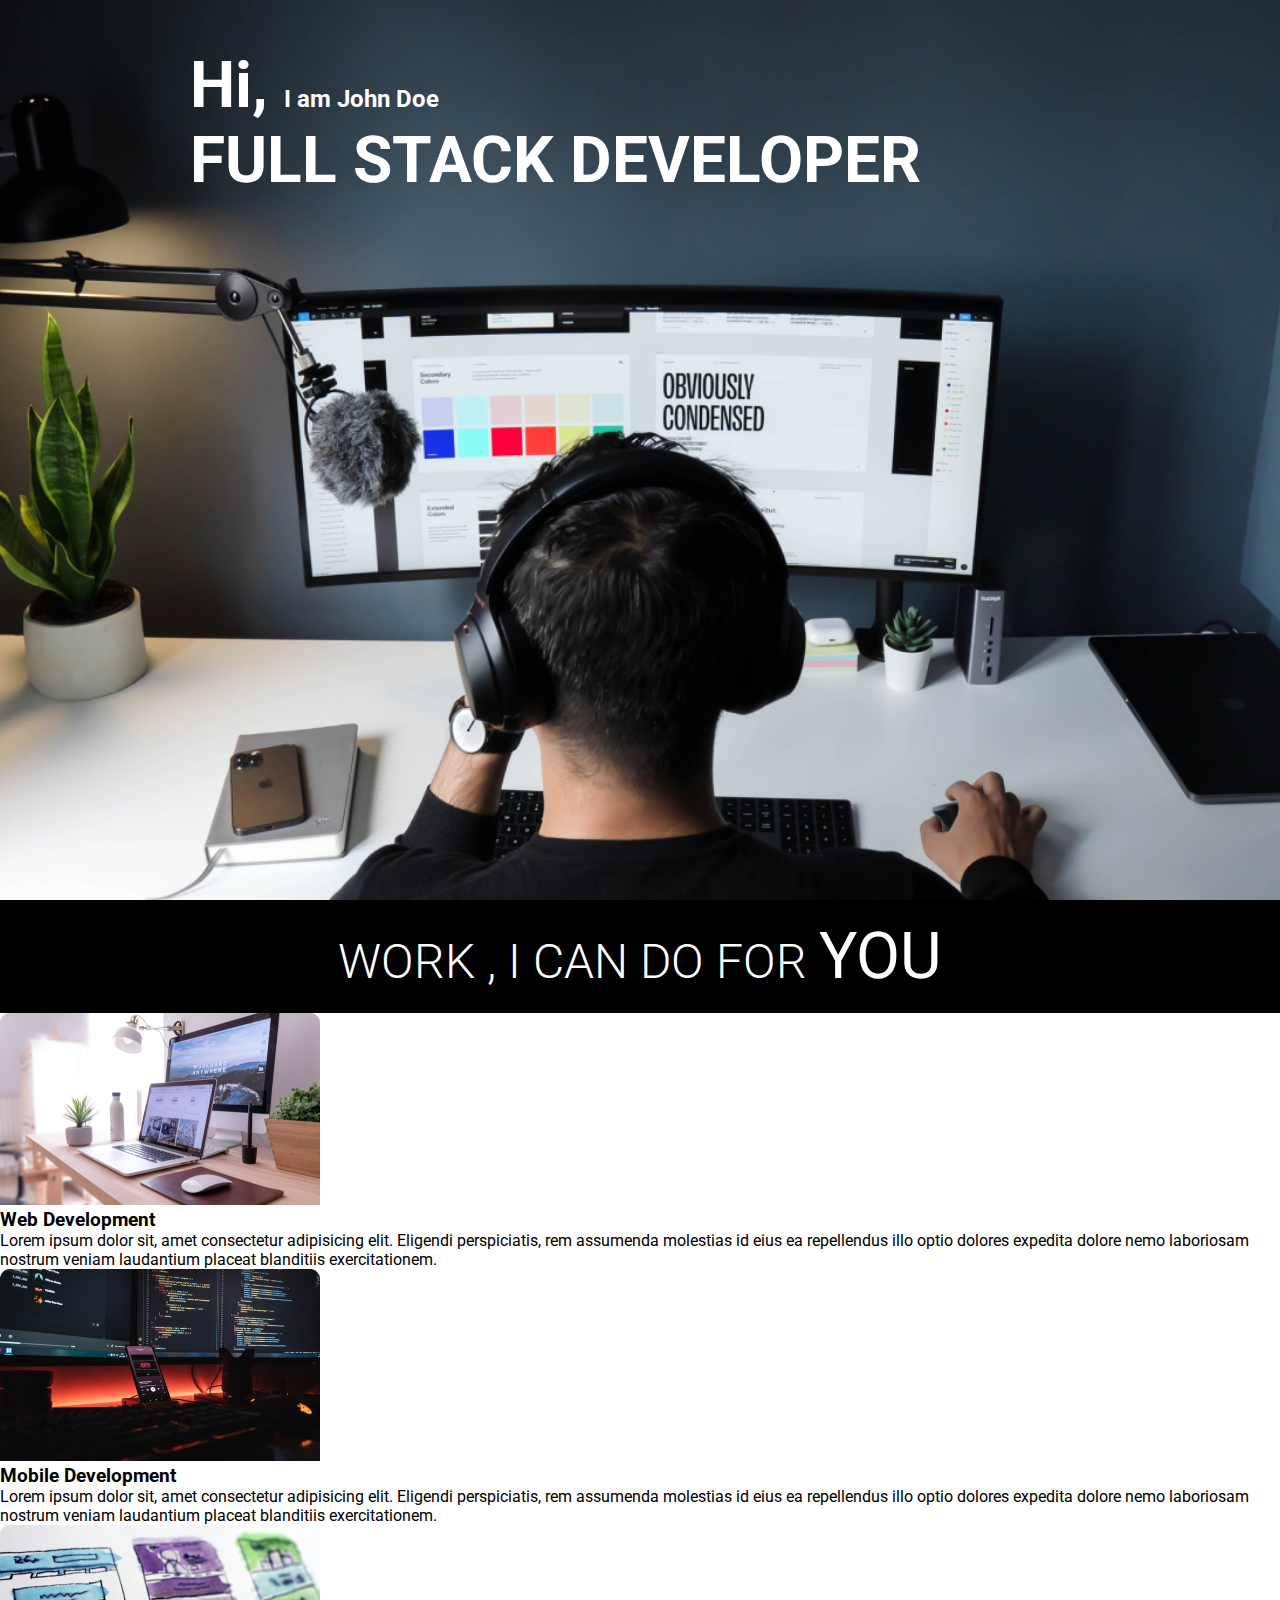
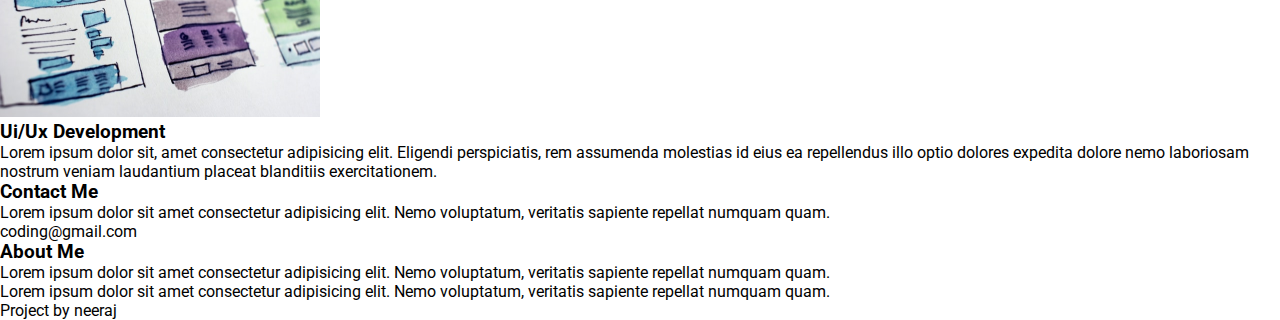
==== Landing Page/index.html @ fa3370c9 "refactored" ====
<!DOCTYPE html>
<html lang="en">
  <head>
    <meta charset="UTF-8" />
    <meta http-equiv="X-UA-Compatible" content="IE=edge" />
    <meta name="viewport" content="width=device-width, initial-scale=1.0" />
    <link rel="stylesheet" href="style.css" />
    <title>Document</title>
  </head>
  <body>
    <!-- header  -->
    <header class="hero">
      <div class="text-container">
        <h2><span class="lg_text">Hi, </span> I am John Doe</h2>
        <h1 class="lg_text">FULL STACK DEVELOPER</h1>
      </div>
    </header>

    <!-- dark-section  -->
    <div class="dark-section">
      <h2>Work , I can do for <span>you</span></h2>
    </div>
    
    <!-- section  -->
    <section class="one">
      <div class="container">
        <img src="images/web.png" alt="web_dev" />
        <div class="info-container">
          <h3>Web Development</h3>
          <p>
            Lorem ipsum dolor sit, amet consectetur adipisicing elit. Eligendi
            perspiciatis, rem assumenda molestias id eius ea repellendus illo
            optio dolores expedita dolore nemo laboriosam nostrum veniam
            laudantium placeat blanditiis exercitationem.
          </p>
        </div>
      </div>
      <div class="container">
        <img src="images/mobile.png" alt="app_dev" />
        <div class="info-container">
          <h3>Mobile Development</h3>
          <p>
            Lorem ipsum dolor sit, amet consectetur adipisicing elit. Eligendi
            perspiciatis, rem assumenda molestias id eius ea repellendus illo
            optio dolores expedita dolore nemo laboriosam nostrum veniam
            laudantium placeat blanditiis exercitationem.
          </p>
        </div>
      </div>
      <div class="container">
        <img src="images/uiux.png" alt="uiix_dev" />
        <div class="info-container">
          <h3>Ui/Ux Development</h3>
          <p>
            Lorem ipsum dolor sit, amet consectetur adipisicing elit. Eligendi
            perspiciatis, rem assumenda molestias id eius ea repellendus illo
            optio dolores expedita dolore nemo laboriosam nostrum veniam
            laudantium placeat blanditiis exercitationem.
          </p>
        </div>
      </div>
    </section>

    <!-- contact and about -->
    <section class="two">
      <div class="second_container">
        <h3>Contact Me</h3>
        <p>
          Lorem ipsum dolor sit amet consectetur adipisicing elit. Nemo
          voluptatum, veritatis sapiente repellat numquam quam.
        </p>
        <p>coding@gmail.com</p>
      </div>
      <div class="second_container">
        <h3>About Me</h3>
        <p>
          Lorem ipsum dolor sit amet consectetur adipisicing elit. Nemo
          voluptatum, veritatis sapiente repellat numquam quam.
        </p>
        <p>
          Lorem ipsum dolor sit amet consectetur adipisicing elit. Nemo
          voluptatum, veritatis sapiente repellat numquam quam.
        </p>
      </div>
    </section>

    <!-- footer  -->
    <footer class="footer">
      <span>Project by neeraj</span>
    </footer>
  </body>
</html>
---- Landing Page/style.css ----
@import url('https://fonts.googleapis.com/css2?family=Roboto:wght@400;700&display=swap');
*{
    margin: 0;
    text-decoration: none;
    box-sizing: border-box;
}
body{
    font-family: 'Roboto';
}
.hero{
    background: url('images/developer.png');
    height: 100vh;
    background-repeat: no-repeat;
    background-size: cover;
    background-position:center ;
}
.text-container{
    color: white;
    max-width: 900px;
    width: 80%;
    margin: 0 auto;
    padding-top: 3em;
}
.lg_text{
    font-size: 4rem;
}
.dark-section{
    background-color: black;
    padding:1.2em;
}
.dark-section h2{
    color: white;
    text-transform: uppercase;
    font-weight: 300;
    font-size: 3rem;
    text-align: center;
}
.dark-section span{
    font-weight: 400;
    font-size: 4rem;
}
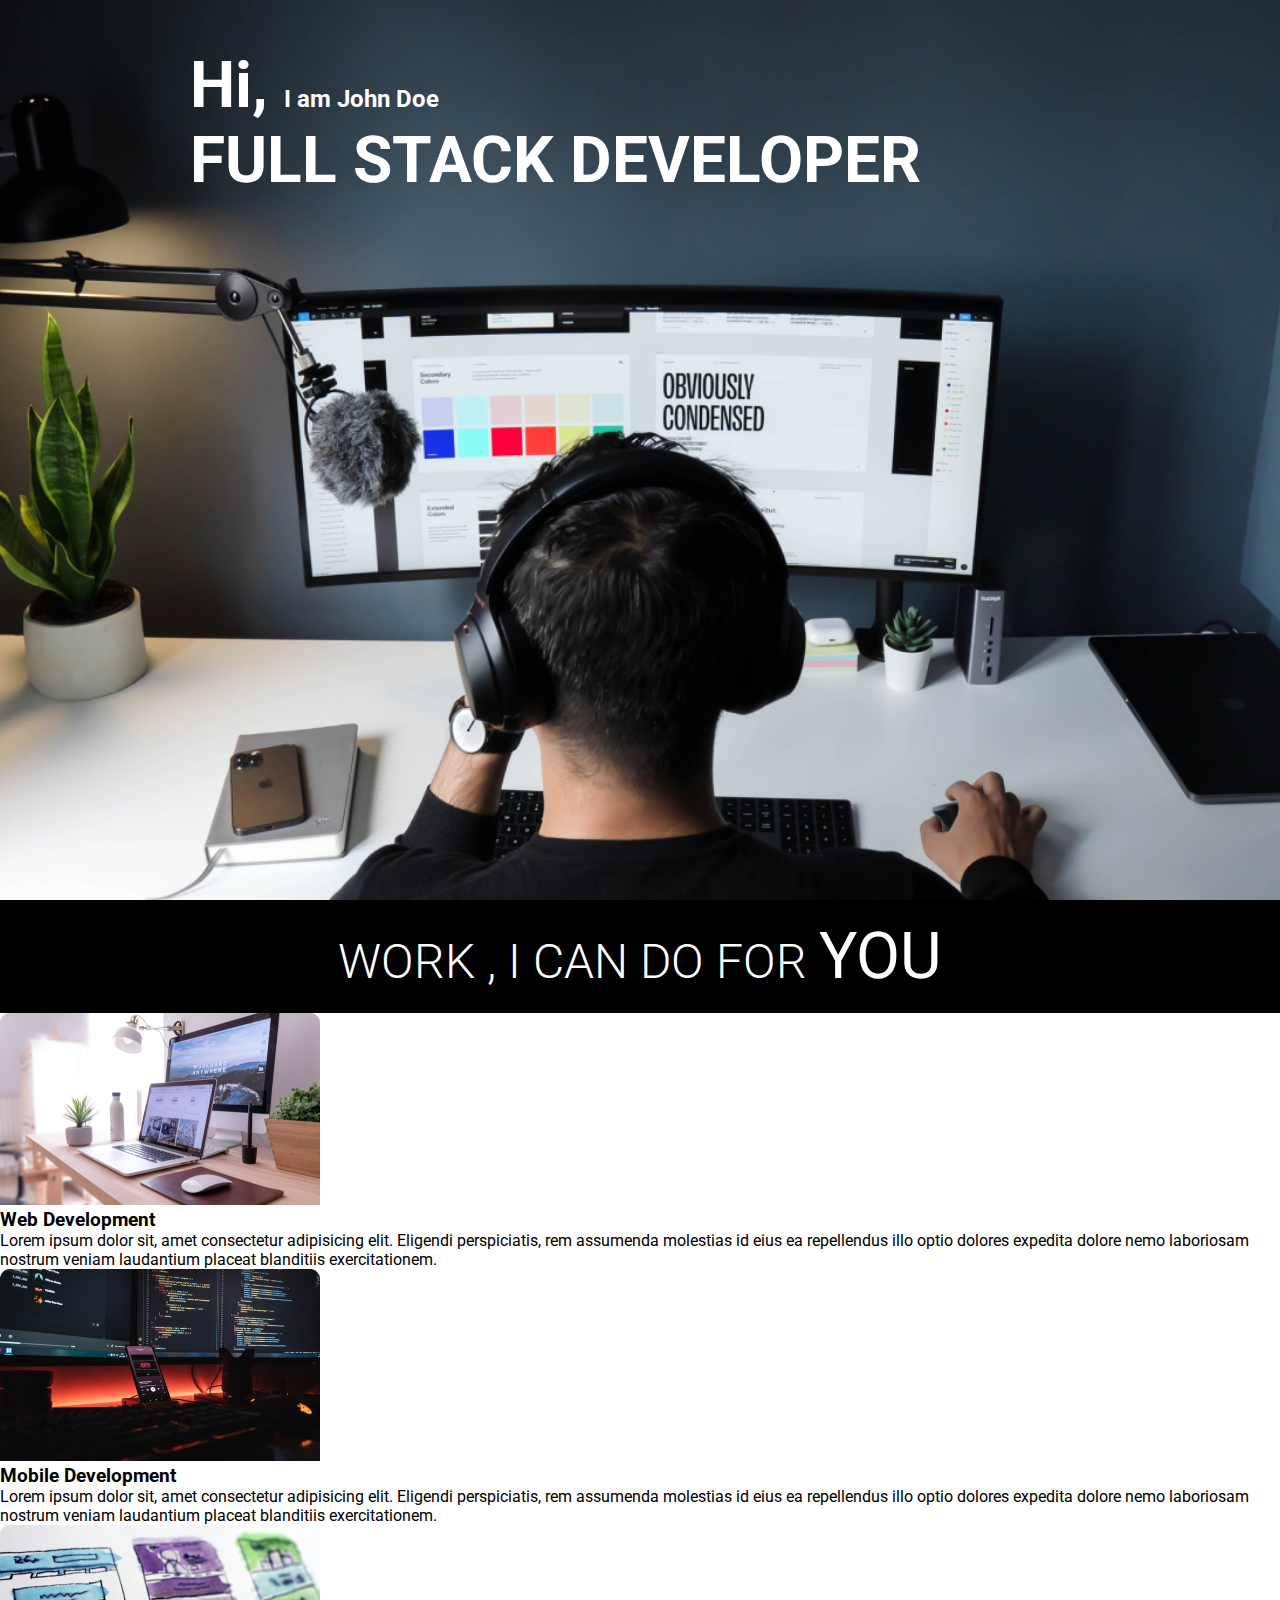
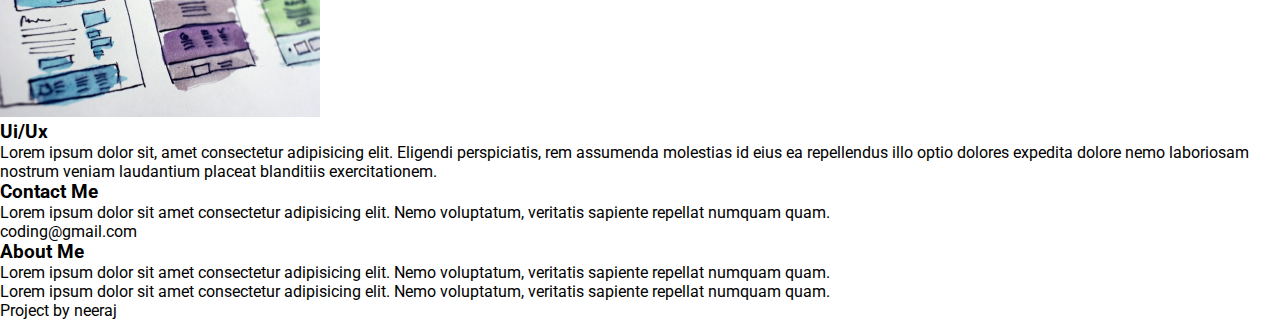
==== commit f862b14d: "refactored" ====
--- a/Landing Page/index.html
+++ b/Landing Page/index.html
@@ -20,12 +20,12 @@
     <div class="dark-section">
       <h2>Work , I can do for <span>you</span></h2>
     </div>
-    
+
     <!-- section  -->
     <section class="one">
-      <div class="container">
+      <div class="card">
         <img src="images/web.png" alt="web_dev" />
-        <div class="info-container">
+        <div class="info">
           <h3>Web Development</h3>
           <p>
             Lorem ipsum dolor sit, amet consectetur adipisicing elit. Eligendi
@@ -35,9 +35,9 @@
           </p>
         </div>
       </div>
-      <div class="container">
+      <div class="card">
         <img src="images/mobile.png" alt="app_dev" />
-        <div class="info-container">
+        <div class="info">
           <h3>Mobile Development</h3>
           <p>
             Lorem ipsum dolor sit, amet consectetur adipisicing elit. Eligendi
@@ -47,10 +47,10 @@
           </p>
         </div>
       </div>
-      <div class="container">
+      <div class="card">
         <img src="images/uiux.png" alt="uiix_dev" />
-        <div class="info-container">
-          <h3>Ui/Ux Development</h3>
+        <div class="info">
+          <h3>Ui/Ux</h3>
           <p>
             Lorem ipsum dolor sit, amet consectetur adipisicing elit. Eligendi
             perspiciatis, rem assumenda molestias id eius ea repellendus illo
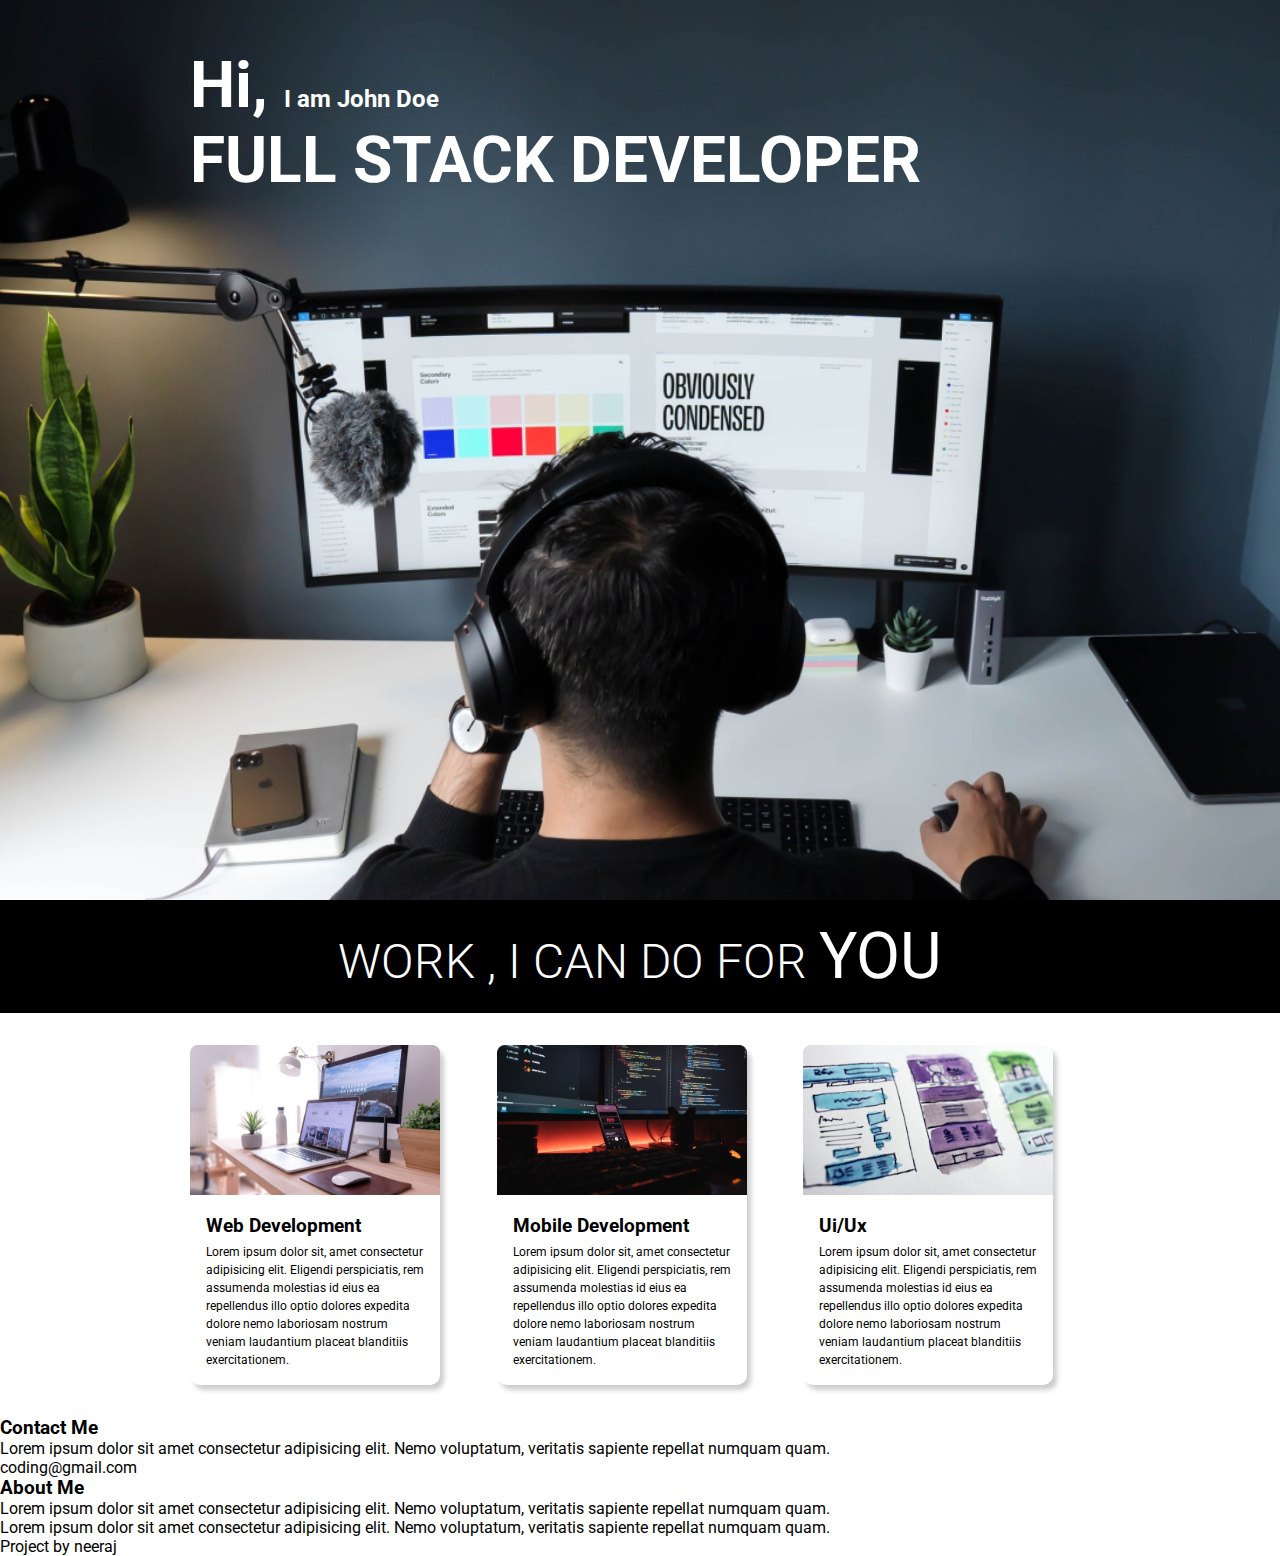
==== commit 2ff8fbac: "refactored" ====
--- a/Landing Page/index.html
+++ b/Landing Page/index.html
@@ -63,7 +63,7 @@
 
     <!-- contact and about -->
     <section class="two">
-      <div class="second_container">
+      <div class="green_container">
         <h3>Contact Me</h3>
         <p>
           Lorem ipsum dolor sit amet consectetur adipisicing elit. Nemo
@@ -71,7 +71,7 @@
         </p>
         <p>coding@gmail.com</p>
       </div>
-      <div class="second_container">
+      <div class="red_container">
         <h3>About Me</h3>
         <p>
           Lorem ipsum dolor sit amet consectetur adipisicing elit. Nemo
--- a/Landing Page/style.css
+++ b/Landing Page/style.css
@@ -1,41 +1,66 @@
-@import url('https://fonts.googleapis.com/css2?family=Roboto:wght@400;700&display=swap');
-*{
-    margin: 0;
-    text-decoration: none;
-    box-sizing: border-box;
+@import url("https://fonts.googleapis.com/css2?family=Roboto:wght@400;700&display=swap");
+* {
+  margin: 0;
+  text-decoration: none;
+  box-sizing: border-box;
 }
-body{
-    font-family: 'Roboto';
+body {
+  font-family: "Roboto";
 }
-.hero{
-    background: url('images/developer.png');
-    height: 100vh;
-    background-repeat: no-repeat;
-    background-size: cover;
-    background-position:center ;
+.hero {
+  background: url("images/developer.png");
+  height: 100vh;
+  background-repeat: no-repeat;
+  background-size: cover;
+  background-position: center;
 }
-.text-container{
-    color: white;
+.text-container {
+  color: white;
+  max-width: 900px;
+  width: 80%;
+  margin: 0 auto;
+  padding-top: 3em;
+}
+.lg_text {
+  font-size: 4rem;
+}
+.dark-section {
+  background-color: black;
+  padding: 1.2em;
+}
+.dark-section h2 {
+  color: white;
+  text-transform: uppercase;
+  font-weight: 300;
+  font-size: 3rem;
+  text-align: center;
+}
+.dark-section span {
+  font-weight: 400;
+  font-size: 4rem;
+}
+.one{
+    display: grid;
+    /* justify-content: center; */
+    grid-template-columns: repeat(auto-fit,minmax(250px,1fr));
+    gap: 20px;
     max-width: 900px;
-    width: 80%;
-    margin: 0 auto;
-    padding-top: 3em;
+    margin: 2em auto;
 }
-.lg_text{
-    font-size: 4rem;
+.card {
+    width: 250px;
+    box-shadow: 4px 5px 5px rgba(1,1,1,0.2);
+    border-radius: 10px;
 }
-.dark-section{
-    background-color: black;
-    padding:1.2em;
+.card img {
+  width: 250px;
+  height: 150px;
 }
-.dark-section h2{
-    color: white;
-    text-transform: uppercase;
-    font-weight: 300;
-    font-size: 3rem;
-    text-align: center;
+.card .info {
+  margin: 1em;
 }
-.dark-section span{
-    font-weight: 400;
-    font-size: 4rem;
+.card .info p {
+  font-size: 0.75rem;
+  line-height: 1.5em;
+  margin-top: 0.5em;
 }
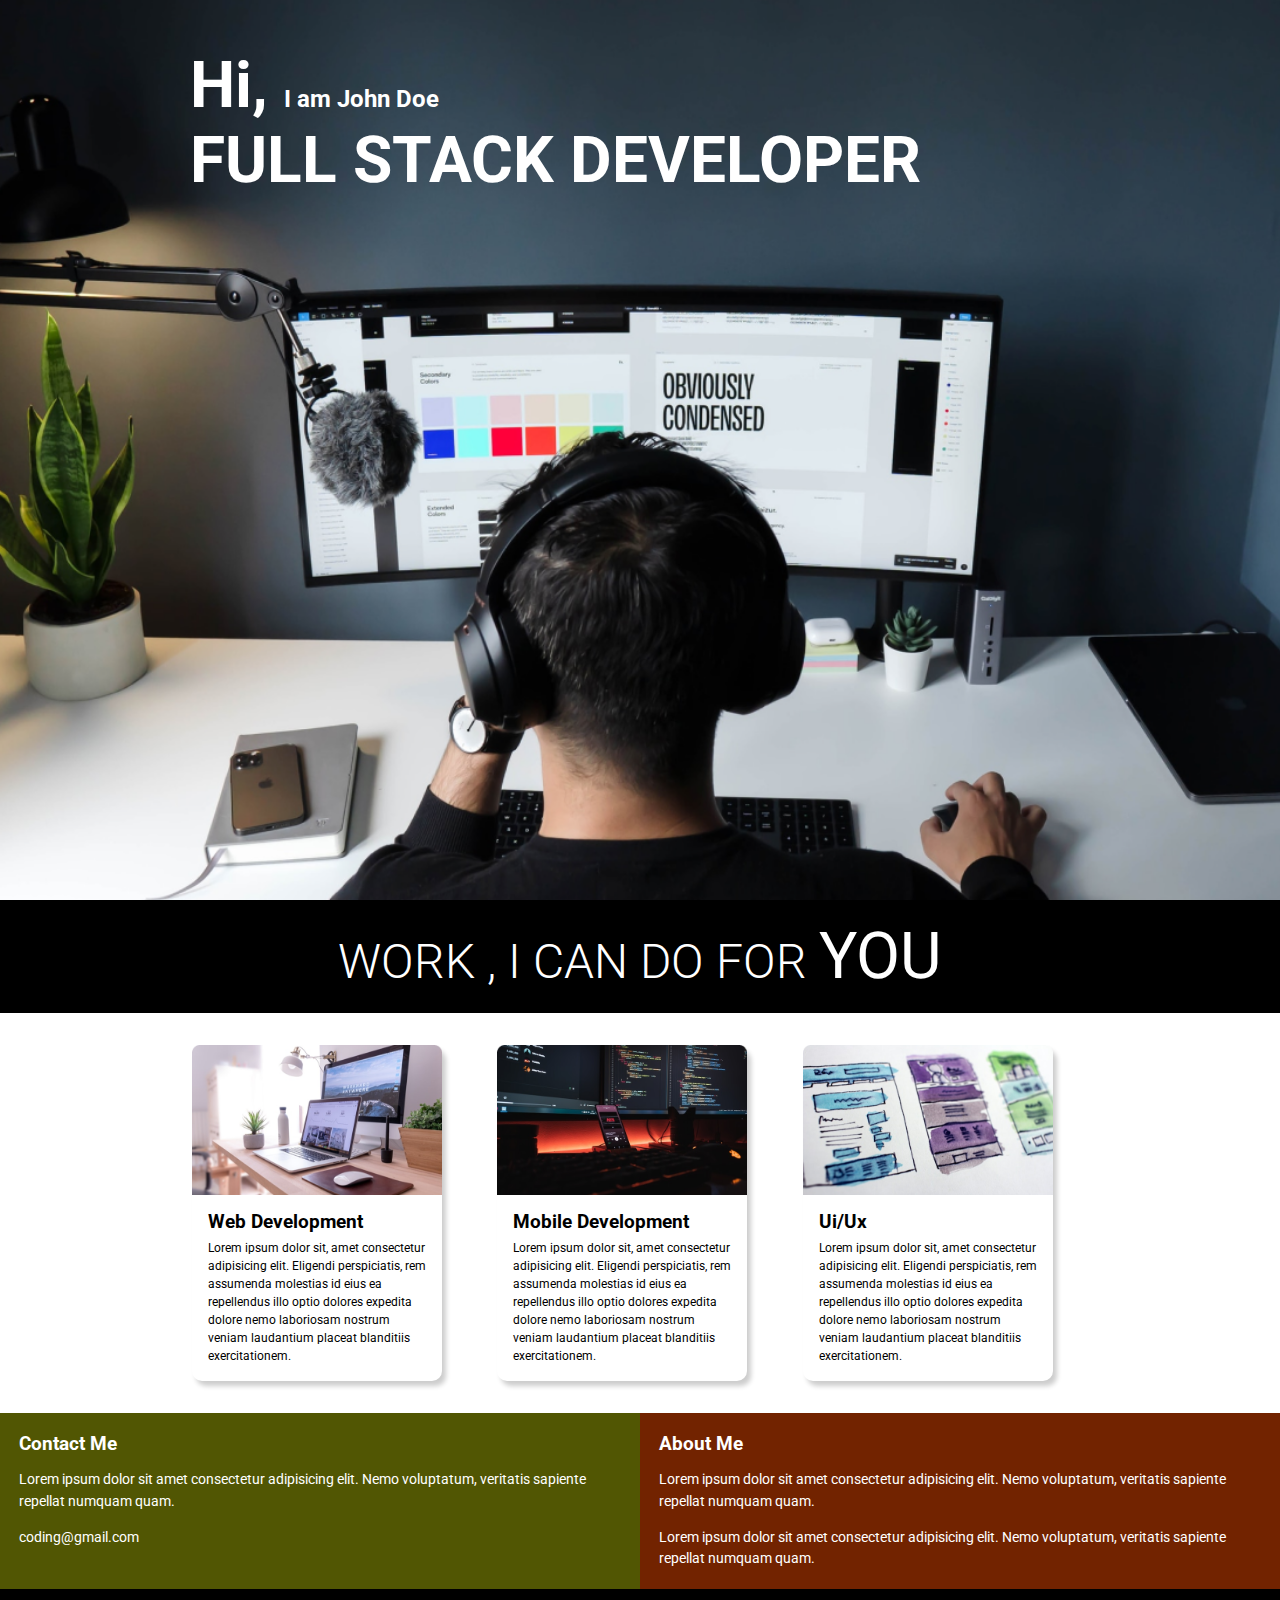
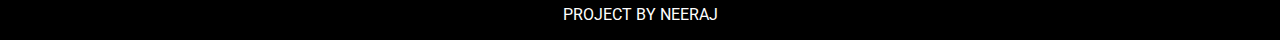
==== commit 01a1a43b: "refactored" ====
--- a/Landing Page/index.html
+++ b/Landing Page/index.html
@@ -5,7 +5,7 @@
     <meta http-equiv="X-UA-Compatible" content="IE=edge" />
     <meta name="viewport" content="width=device-width, initial-scale=1.0" />
     <link rel="stylesheet" href="style.css" />
-    <title>Document</title>
+    <title>Developers Landing Page</title>
   </head>
   <body>
     <!-- header  -->
@@ -63,24 +63,28 @@
 
     <!-- contact and about -->
     <section class="two">
-      <div class="green_container">
-        <h3>Contact Me</h3>
-        <p>
-          Lorem ipsum dolor sit amet consectetur adipisicing elit. Nemo
-          voluptatum, veritatis sapiente repellat numquam quam.
-        </p>
-        <p>coding@gmail.com</p>
+      <div class="contact">
+        <div class="second_container">
+          <h3>Contact Me</h3>
+          <p>
+            Lorem ipsum dolor sit amet consectetur adipisicing elit. Nemo
+            voluptatum, veritatis sapiente repellat numquam quam.
+          </p>
+          <p>coding@gmail.com</p>
+        </div>
       </div>
-      <div class="red_container">
-        <h3>About Me</h3>
-        <p>
-          Lorem ipsum dolor sit amet consectetur adipisicing elit. Nemo
-          voluptatum, veritatis sapiente repellat numquam quam.
-        </p>
-        <p>
-          Lorem ipsum dolor sit amet consectetur adipisicing elit. Nemo
-          voluptatum, veritatis sapiente repellat numquam quam.
-        </p>
+      <div class="about">
+        <div class="second_container">
+          <h3>About Me</h3>
+          <p>
+            Lorem ipsum dolor sit amet consectetur adipisicing elit. Nemo
+            voluptatum, veritatis sapiente repellat numquam quam.
+          </p>
+          <p>
+            Lorem ipsum dolor sit amet consectetur adipisicing elit. Nemo
+            voluptatum, veritatis sapiente repellat numquam quam.
+          </p>
+        </div>
       </div>
     </section>
 
--- a/Landing Page/style.css
+++ b/Landing Page/style.css
@@ -39,18 +39,21 @@
   font-weight: 400;
   font-size: 4rem;
 }
-.one{
-    display: grid;
-    /* justify-content: center; */
-    grid-template-columns: repeat(auto-fit,minmax(250px,1fr));
-    gap: 20px;
-    max-width: 900px;
-    margin: 2em auto;
+.one {
+  display: grid;
+  grid-template-columns: repeat(auto-fit, minmax(250px, 1fr));
+  gap: 20px;
+  width: 70%;
+  max-width: 900px;
+  margin: 2em auto;
 }
 .card {
-    width: 250px;
-    box-shadow: 4px 5px 5px rgba(1,1,1,0.2);
-    border-radius: 10px;
+  display: flex;
+  justify-content: center;
+  flex-direction: column;
+  width: 250px;
+  box-shadow: 4px 5px 5px rgba(1, 1, 1, 0.2);
+  border-radius: 10px;
 }
 .card img {
   width: 250px;
@@ -64,3 +67,30 @@
   line-height: 1.5em;
   margin-top: 0.5em;
 }
+.two {
+  display: flex;
+}
+.second_container {
+  width: 90%;
+  margin: 1.2em;
+  color: white;
+}
+.contact {
+  background-color: #515603;
+}
+.about {
+  background-color: #722300;
+}
+.contact p,
+.about p {
+  padding-top: 1em;
+  line-height: 1.5em;
+  font-size: 0.9rem;
+}
+.footer {
+  background-color: black;
+  color: white;
+  padding: 1em;
+  text-transform: uppercase;
+  text-align: center;
+}
